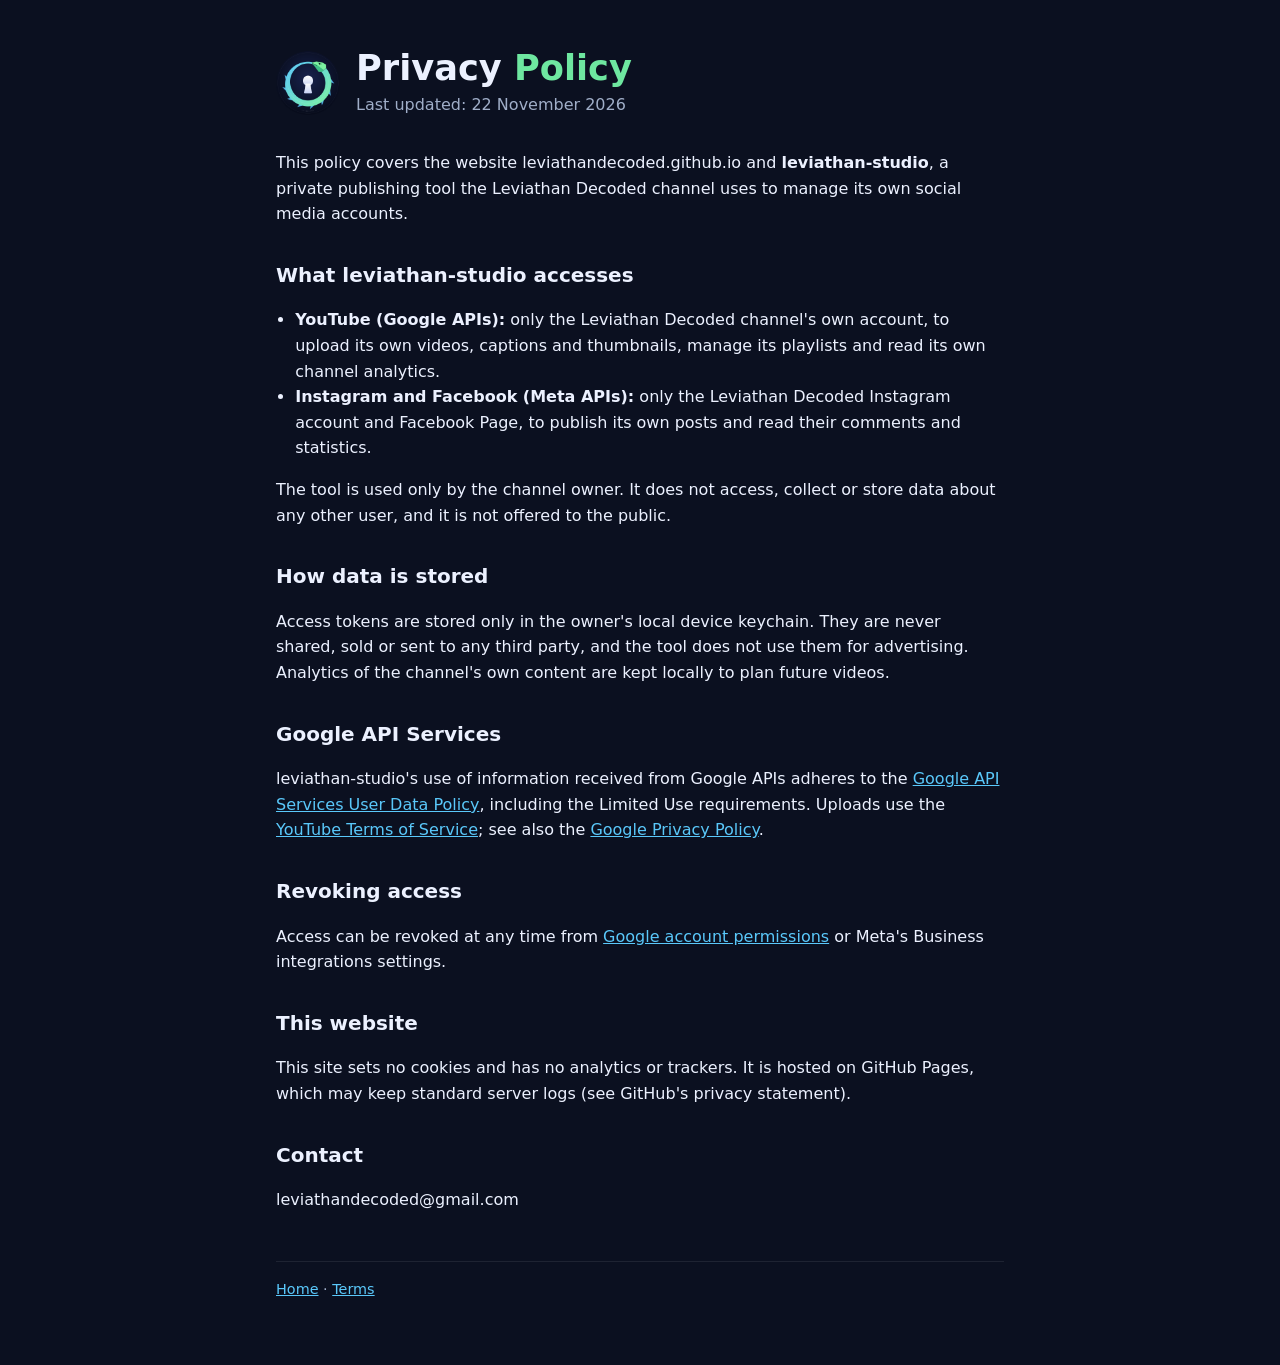
==== privacy.html @ 7c708163 "Add files via upload" ====
<!doctype html><html lang="en"><head><meta charset="utf-8"><meta name="viewport" content="width=device-width,initial-scale=1">
<title>Privacy Policy · Leviathan Decoded</title><link rel="icon" href="logo.png"><link rel="stylesheet" href="style.css"></head><body><main>
<header><img src="logo.png" alt=""><div><h1>Privacy <span>Policy</span></h1><p class="tag">Last updated: 22 November 2026</p></div></header>
<p>This policy covers the website leviathandecoded.github.io and <b>leviathan-studio</b>, a private publishing tool the Leviathan Decoded channel uses to manage its own social media accounts.</p>
<h2>What leviathan-studio accesses</h2><ul>
<li><b>YouTube (Google APIs):</b> only the Leviathan Decoded channel's own account, to upload its own videos, captions and thumbnails, manage its playlists and read its own channel analytics.</li>
<li><b>Instagram and Facebook (Meta APIs):</b> only the Leviathan Decoded Instagram account and Facebook Page, to publish its own posts and read their comments and statistics.</li></ul>
<p>The tool is used only by the channel owner. It does not access, collect or store data about any other user, and it is not offered to the public.</p>
<h2>How data is stored</h2><p>Access tokens are stored only in the owner's local device keychain. They are never shared, sold or sent to any third party, and the tool does not use them for advertising. Analytics of the channel's own content are kept locally to plan future videos.</p>
<h2>Google API Services</h2><p>leviathan-studio's use of information received from Google APIs adheres to the <a href="https://developers.google.com/terms/api-services-user-data-policy">Google API Services User Data Policy</a>, including the Limited Use requirements. Uploads use the <a href="https://www.youtube.com/t/terms">YouTube Terms of Service</a>; see also the <a href="https://policies.google.com/privacy">Google Privacy Policy</a>.</p>
<h2>Revoking access</h2><p>Access can be revoked at any time from <a href="https://myaccount.google.com/permissions">Google account permissions</a> or Meta's Business integrations settings.</p>
<h2>This website</h2><p>This site sets no cookies and has no analytics or trackers. It is hosted on GitHub Pages, which may keep standard server logs (see GitHub's privacy statement).</p>
<h2>Contact</h2><p>leviathandecoded@gmail.com</p>
<footer><a href="index.html">Home</a> · <a href="terms.html">Terms</a></footer></main></body></html>
---- style.css ----
:root{--bg:#0b1020;--panel:#121a33;--text:#ecf1ff;--muted:#a0aec8;--accent:#6ee7a0;--accent2:#5ac8fa;--danger:#ff6b6b}
*{box-sizing:border-box}html,body{margin:0;background:var(--bg);color:var(--text);font-family:Inter,system-ui,-apple-system,sans-serif;line-height:1.6}
a{color:var(--accent2)}main{max-width:760px;margin:0 auto;padding:48px 16px 64px}
header{display:flex;align-items:center;gap:16px;margin-bottom:32px}header img{width:64px;height:64px;border-radius:50%}
h1{font-size:2.2rem;line-height:1.15;margin:0}h1 span{color:var(--accent)}h2{margin-top:2rem;font-size:1.25rem}
.tag{color:var(--muted);margin:.25rem 0 0}.card{background:var(--panel);border:1px solid #ffffff14;border-radius:14px;padding:20px 22px;margin:16px 0}
.links{display:flex;flex-wrap:wrap;gap:10px;margin:24px 0}.links a{background:var(--panel);border:1px solid #ffffff1f;border-radius:999px;padding:8px 16px;text-decoration:none;color:var(--text);font-weight:600}
ul{padding-left:1.2rem}footer{color:var(--muted);font-size:.9rem;margin-top:48px;border-top:1px solid #ffffff14;padding-top:16px}
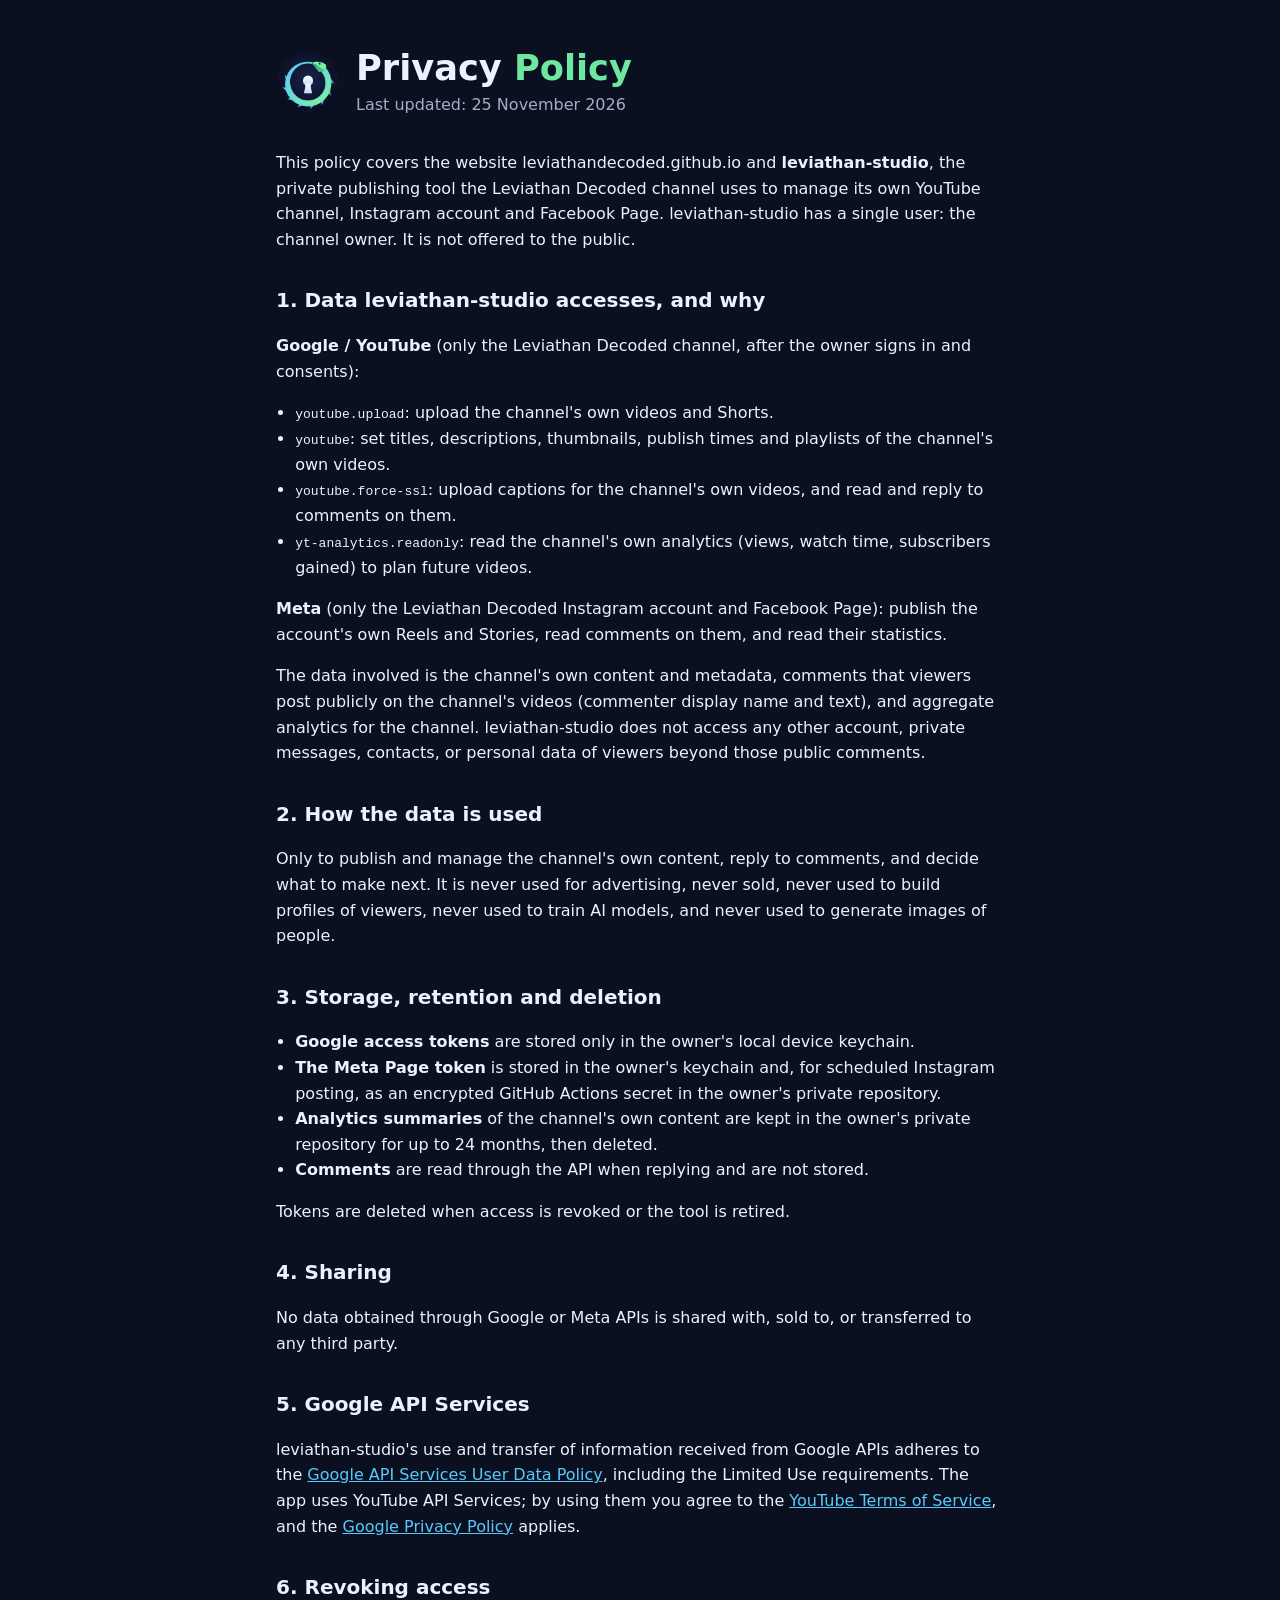
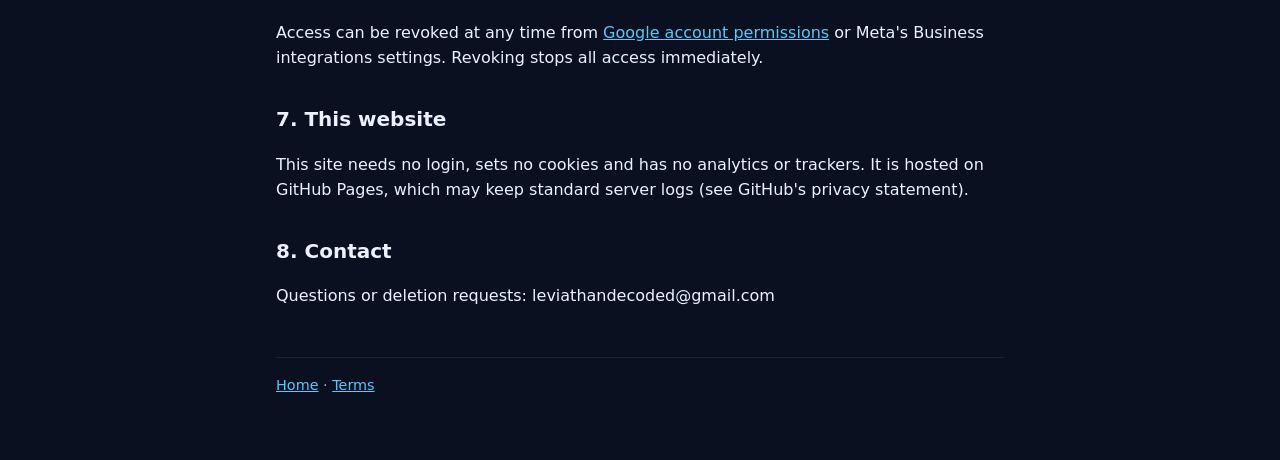
==== commit efe42c37: "Add files via upload" ====
--- a/privacy.html
+++ b/privacy.html
@@ -1,14 +1,35 @@
 <!doctype html><html lang="en"><head><meta charset="utf-8"><meta name="viewport" content="width=device-width,initial-scale=1">
 <title>Privacy Policy · Leviathan Decoded</title><link rel="icon" href="logo.png"><link rel="stylesheet" href="style.css"></head><body><main>
-<header><img src="logo.png" alt=""><div><h1>Privacy <span>Policy</span></h1><p class="tag">Last updated: 22 November 2026</p></div></header>
-<p>This policy covers the website leviathandecoded.github.io and <b>leviathan-studio</b>, a private publishing tool the Leviathan Decoded channel uses to manage its own social media accounts.</p>
-<h2>What leviathan-studio accesses</h2><ul>
-<li><b>YouTube (Google APIs):</b> only the Leviathan Decoded channel's own account, to upload its own videos, captions and thumbnails, manage its playlists and read its own channel analytics.</li>
-<li><b>Instagram and Facebook (Meta APIs):</b> only the Leviathan Decoded Instagram account and Facebook Page, to publish its own posts and read their comments and statistics.</li></ul>
-<p>The tool is used only by the channel owner. It does not access, collect or store data about any other user, and it is not offered to the public.</p>
-<h2>How data is stored</h2><p>Access tokens are stored only in the owner's local device keychain. They are never shared, sold or sent to any third party, and the tool does not use them for advertising. Analytics of the channel's own content are kept locally to plan future videos.</p>
-<h2>Google API Services</h2><p>leviathan-studio's use of information received from Google APIs adheres to the <a href="https://developers.google.com/terms/api-services-user-data-policy">Google API Services User Data Policy</a>, including the Limited Use requirements. Uploads use the <a href="https://www.youtube.com/t/terms">YouTube Terms of Service</a>; see also the <a href="https://policies.google.com/privacy">Google Privacy Policy</a>.</p>
-<h2>Revoking access</h2><p>Access can be revoked at any time from <a href="https://myaccount.google.com/permissions">Google account permissions</a> or Meta's Business integrations settings.</p>
-<h2>This website</h2><p>This site sets no cookies and has no analytics or trackers. It is hosted on GitHub Pages, which may keep standard server logs (see GitHub's privacy statement).</p>
-<h2>Contact</h2><p>leviathandecoded@gmail.com</p>
+<header><img src="logo.png" alt=""><div><h1>Privacy <span>Policy</span></h1><p class="tag">Last updated: 25 November 2026</p></div></header>
+<p>This policy covers the website leviathandecoded.github.io and <b>leviathan-studio</b>, the private publishing tool the Leviathan Decoded channel uses to manage its own YouTube channel, Instagram account and Facebook Page. leviathan-studio has a single user: the channel owner. It is not offered to the public.</p>
+
+<h2>1. Data leviathan-studio accesses, and why</h2>
+<p><b>Google / YouTube</b> (only the Leviathan Decoded channel, after the owner signs in and consents):</p><ul>
+<li><code>youtube.upload</code>: upload the channel's own videos and Shorts.</li>
+<li><code>youtube</code>: set titles, descriptions, thumbnails, publish times and playlists of the channel's own videos.</li>
+<li><code>youtube.force-ssl</code>: upload captions for the channel's own videos, and read and reply to comments on them.</li>
+<li><code>yt-analytics.readonly</code>: read the channel's own analytics (views, watch time, subscribers gained) to plan future videos.</li></ul>
+<p><b>Meta</b> (only the Leviathan Decoded Instagram account and Facebook Page): publish the account's own Reels and Stories, read comments on them, and read their statistics.</p>
+<p>The data involved is the channel's own content and metadata, comments that viewers post publicly on the channel's videos (commenter display name and text), and aggregate analytics for the channel. leviathan-studio does not access any other account, private messages, contacts, or personal data of viewers beyond those public comments.</p>
+
+<h2>2. How the data is used</h2>
+<p>Only to publish and manage the channel's own content, reply to comments, and decide what to make next. It is never used for advertising, never sold, never used to build profiles of viewers, never used to train AI models, and never used to generate images of people.</p>
+
+<h2>3. Storage, retention and deletion</h2><ul>
+<li><b>Google access tokens</b> are stored only in the owner's local device keychain.</li>
+<li><b>The Meta Page token</b> is stored in the owner's keychain and, for scheduled Instagram posting, as an encrypted GitHub Actions secret in the owner's private repository.</li>
+<li><b>Analytics summaries</b> of the channel's own content are kept in the owner's private repository for up to 24 months, then deleted.</li>
+<li><b>Comments</b> are read through the API when replying and are not stored.</li></ul>
+<p>Tokens are deleted when access is revoked or the tool is retired.</p>
+
+<h2>4. Sharing</h2>
+<p>No data obtained through Google or Meta APIs is shared with, sold to, or transferred to any third party.</p>
+
+<h2>5. Google API Services</h2><p>leviathan-studio's use and transfer of information received from Google APIs adheres to the <a href="https://developers.google.com/terms/api-services-user-data-policy">Google API Services User Data Policy</a>, including the Limited Use requirements. The app uses YouTube API Services; by using them you agree to the <a href="https://www.youtube.com/t/terms">YouTube Terms of Service</a>, and the <a href="https://policies.google.com/privacy">Google Privacy Policy</a> applies.</p>
+
+<h2>6. Revoking access</h2><p>Access can be revoked at any time from <a href="https://myaccount.google.com/permissions">Google account permissions</a> or Meta's Business integrations settings. Revoking stops all access immediately.</p>
+
+<h2>7. This website</h2><p>This site needs no login, sets no cookies and has no analytics or trackers. It is hosted on GitHub Pages, which may keep standard server logs (see GitHub's privacy statement).</p>
+
+<h2>8. Contact</h2><p>Questions or deletion requests: leviathandecoded@gmail.com</p>
 <footer><a href="index.html">Home</a> · <a href="terms.html">Terms</a></footer></main></body></html>
